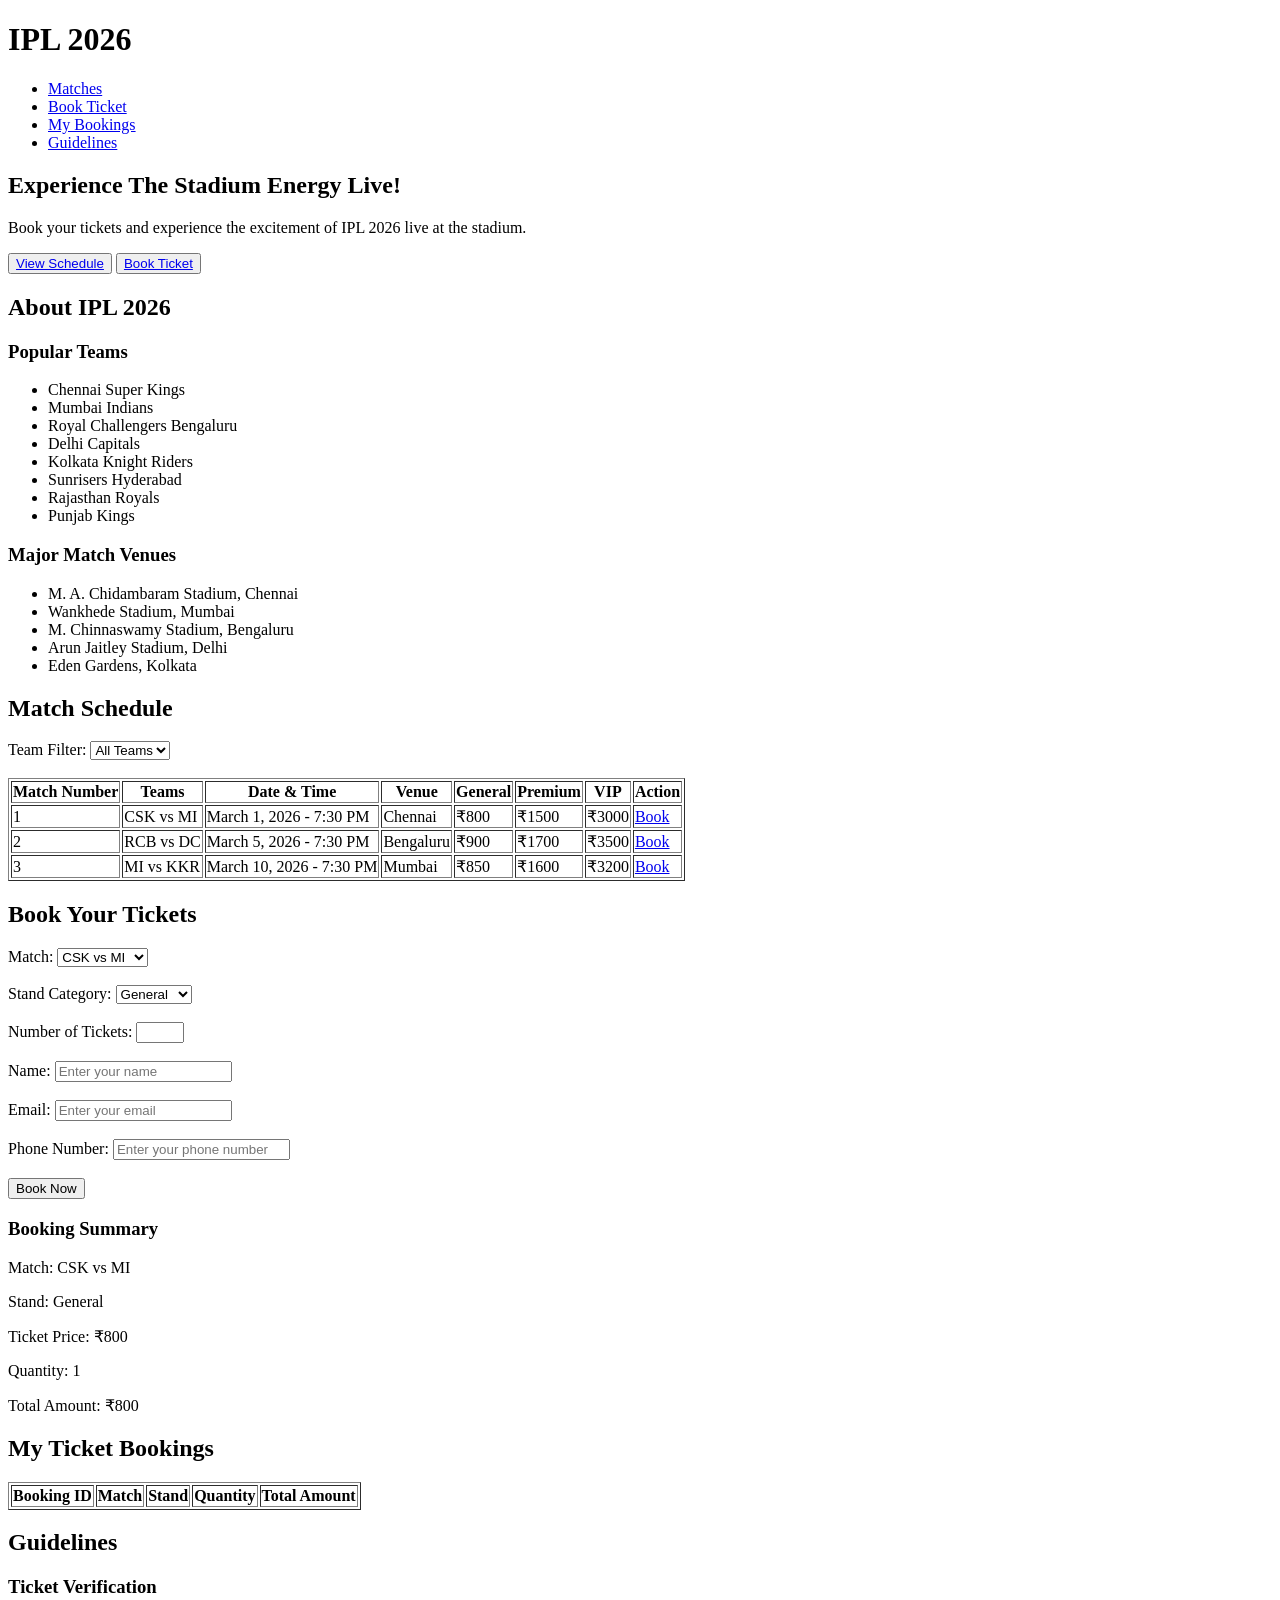
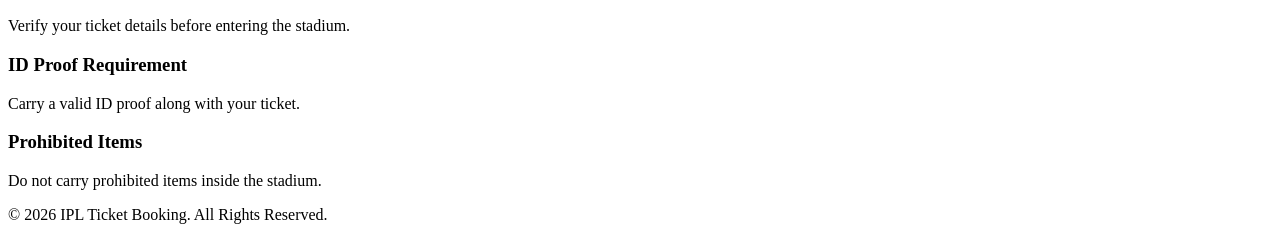
==== index.html @ 548585fe "Add Activity 1 IPL ticket booking" ====
<!DOCTYPE html>
<html lang="en">
<head>
    <meta charset="UTF-8">
    <meta name="viewport" content="width=device-width, initial-scale=1.0">
    <title>IPL 2026 | Ticket Booking</title>
</head>

<body>

    <header>
        <h1>IPL 2026</h1>

        <nav>
            <ul>
                <li><a href="#matches">Matches</a></li>
                <li><a href="#book">Book Ticket</a></li>
                <li><a href="#booking">My Bookings</a></li>
                <li><a href="#guidelines">Guidelines</a></li>
            </ul>
        </nav>
    </header>

    <main>

        <section id="home">
            <h2>Experience The Stadium Energy Live!</h2>

            <p>
                Book your tickets and experience the excitement of IPL 2026 live at the stadium.
            </p>

            <button><a href="#matches">View Schedule</a></button>
            <button><a href="#book">Book Ticket</a></button>
        </section>

        <section>
            <h2>About IPL 2026</h2>

            <h3>Popular Teams</h3>

            <ul>
                <li>Chennai Super Kings</li>
                <li>Mumbai Indians</li>
                <li>Royal Challengers Bengaluru</li>
                <li>Delhi Capitals</li>
                <li>Kolkata Knight Riders</li>
                <li>Sunrisers Hyderabad</li>
                <li>Rajasthan Royals</li>
                <li>Punjab Kings</li>
            </ul>

            <h3>Major Match Venues</h3>

            <ul>
                <li>M. A. Chidambaram Stadium, Chennai</li>
                <li>Wankhede Stadium, Mumbai</li>
                <li>M. Chinnaswamy Stadium, Bengaluru</li>
                <li>Arun Jaitley Stadium, Delhi</li>
                <li>Eden Gardens, Kolkata</li>
            </ul>
        </section>

        <section id="matches">
            <h2>Match Schedule</h2>

            <label for="team">Team Filter:</label>

            <select id="team">
                <option>All Teams</option>
                <option>CSK</option>
                <option>MI</option>
                <option>RCB</option>
                <option>DC</option>
                <option>KKR</option>
            </select>

            <br><br>

            <table border="1">

                <thead>
                    <tr>
                        <th>Match Number</th>
                        <th>Teams</th>
                        <th>Date & Time</th>
                        <th>Venue</th>
                        <th>General</th>
                        <th>Premium</th>
                        <th>VIP</th>
                        <th>Action</th>
                    </tr>
                </thead>

                <tbody>
                    <tr>
                        <td>1</td>
                        <td>CSK vs MI</td>
                        <td>March 1, 2026 - 7:30 PM</td>
                        <td>Chennai</td>
                        <td>₹800</td>
                        <td>₹1500</td>
                        <td>₹3000</td>
                        <td><a href="#book">Book</a></td>
                    </tr>

                    <tr>
                        <td>2</td>
                        <td>RCB vs DC</td>
                        <td>March 5, 2026 - 7:30 PM</td>
                        <td>Bengaluru</td>
                        <td>₹900</td>
                        <td>₹1700</td>
                        <td>₹3500</td>
                        <td><a href="#book">Book</a></td>
                    </tr>

                    <tr>
                        <td>3</td>
                        <td>MI vs KKR</td>
                        <td>March 10, 2026 - 7:30 PM</td>
                        <td>Mumbai</td>
                        <td>₹850</td>
                        <td>₹1600</td>
                        <td>₹3200</td>
                        <td><a href="#book">Book</a></td>
                    </tr>
                </tbody>

            </table>
        </section>

        <section id="book">
            <h2>Book Your Tickets</h2>

            <form>

                <label for="match">Match:</label>
                <select id="match">
                    <option>CSK vs MI</option>
                    <option>RCB vs DC</option>
                    <option>MI vs KKR</option>
                </select>

                <br><br>

                <label for="stand">Stand Category:</label>
                <select id="stand">
                    <option>General</option>
                    <option>Premium</option>
                    <option>VIP</option>
                </select>

                <br><br>

                <label for="tickets">Number of Tickets:</label>
                <input type="number" id="tickets" min="1" max="10" required>

                <br><br>

                <label for="name">Name:</label>
                <input type="text" id="name" placeholder="Enter your name" required>

                <br><br>

                <label for="email">Email:</label>
                <input type="email" id="email" placeholder="Enter your email" required>

                <br><br>

                <label for="phone">Phone Number:</label>
                <input type="tel" id="phone" placeholder="Enter your phone number" required>

                <br><br>

                <button type="submit">Book Now</button>

            </form>

            <aside>
                <h3>Booking Summary</h3>

                <p>Match: CSK vs MI</p>
                <p>Stand: General</p>
                <p>Ticket Price: ₹800</p>
                <p>Quantity: 1</p>
                <p>Total Amount: ₹800</p>
            </aside>
        </section>

        <section id="booking">
            <h2>My Ticket Bookings</h2>

            <table border="1">
                <thead>
                    <tr>
                        <th>Booking ID</th>
                        <th>Match</th>
                        <th>Stand</th>
                        <th>Quantity</th>
                        <th>Total Amount</th>
                    </tr>
                </thead>

                <tbody>
                </tbody>
            </table>
        </section>

        <section id="guidelines">
            <h2>Guidelines</h2>

            <article>
                <h3>Ticket Verification</h3>
                <p>Verify your ticket details before entering the stadium.</p>
            </article>

            <article>
                <h3>ID Proof Requirement</h3>
                <p>Carry a valid ID proof along with your ticket.</p>
            </article>

            <article>
                <h3>Prohibited Items</h3>
                <p>Do not carry prohibited items inside the stadium.</p>
            </article>
        </section>

    </main>

    <footer>
        <p>&copy; 2026 IPL Ticket Booking. All Rights Reserved.</p>
    </footer>

</body>
</html>
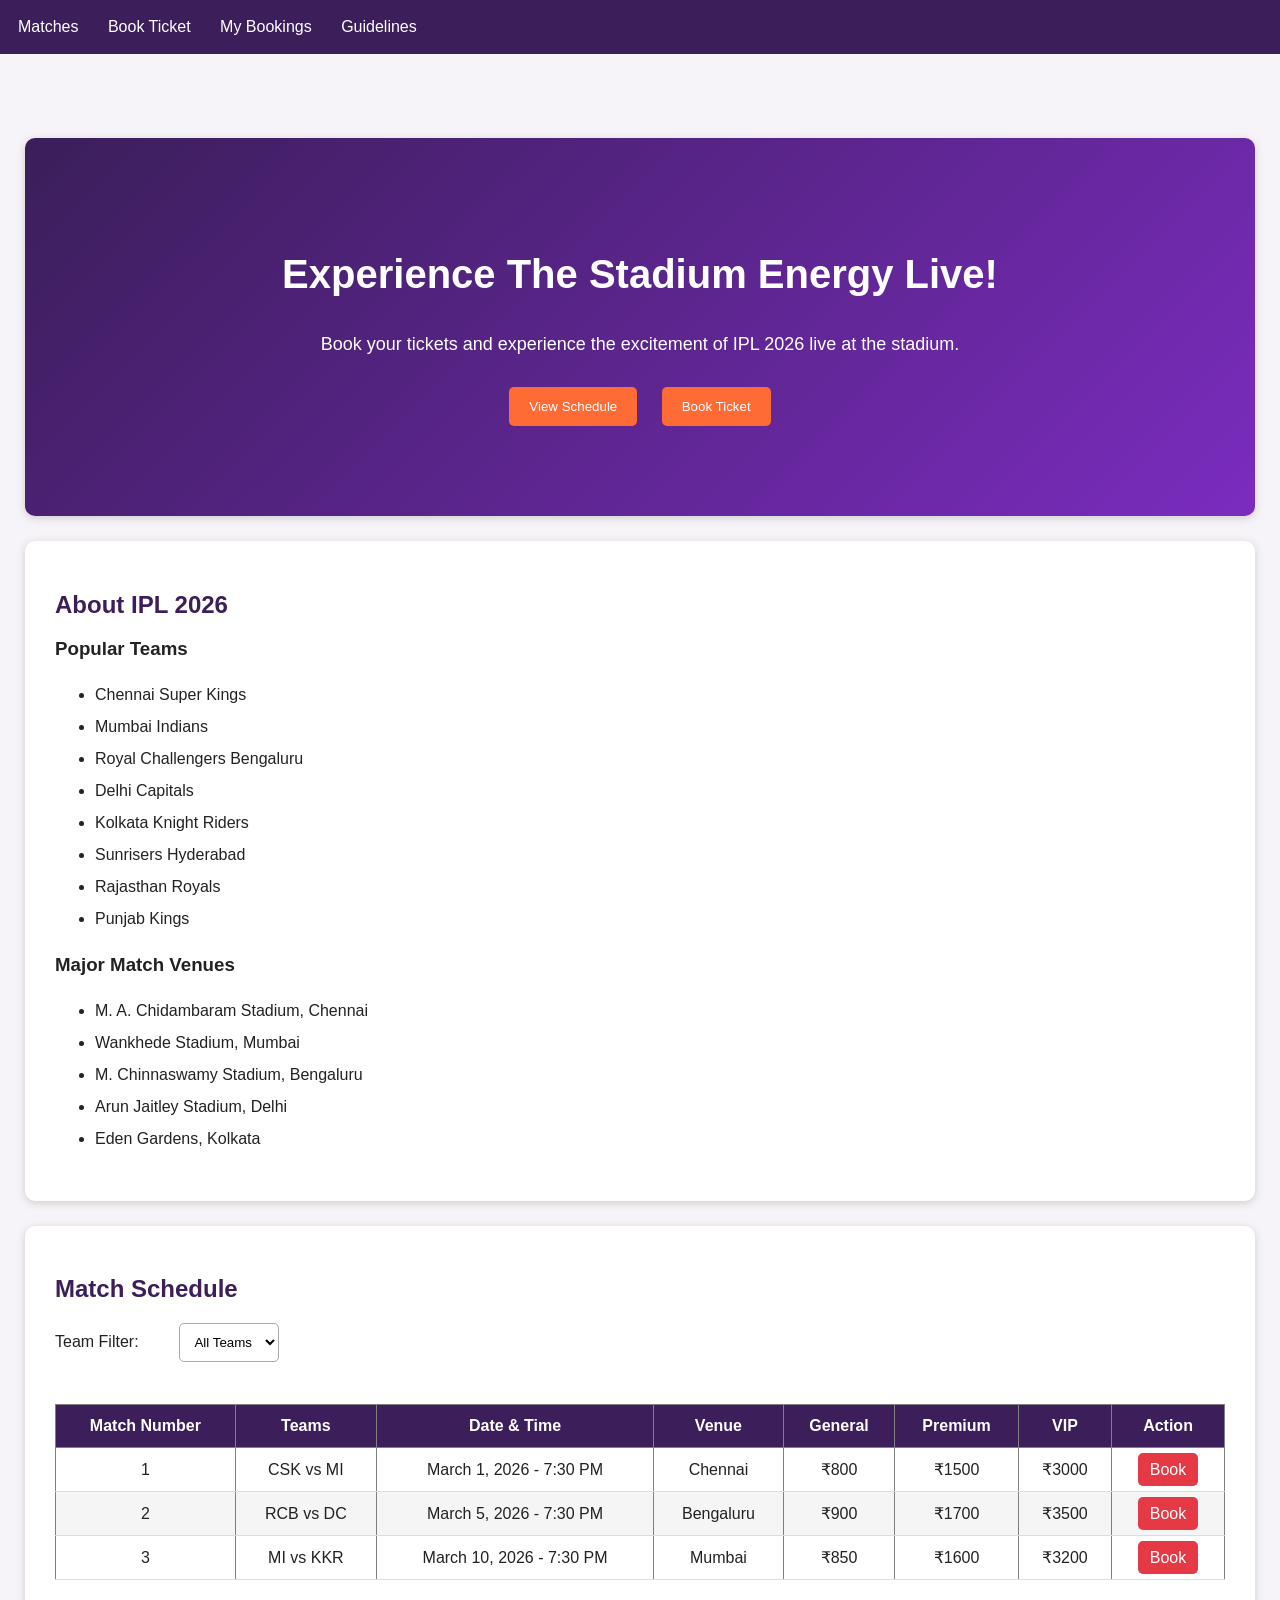
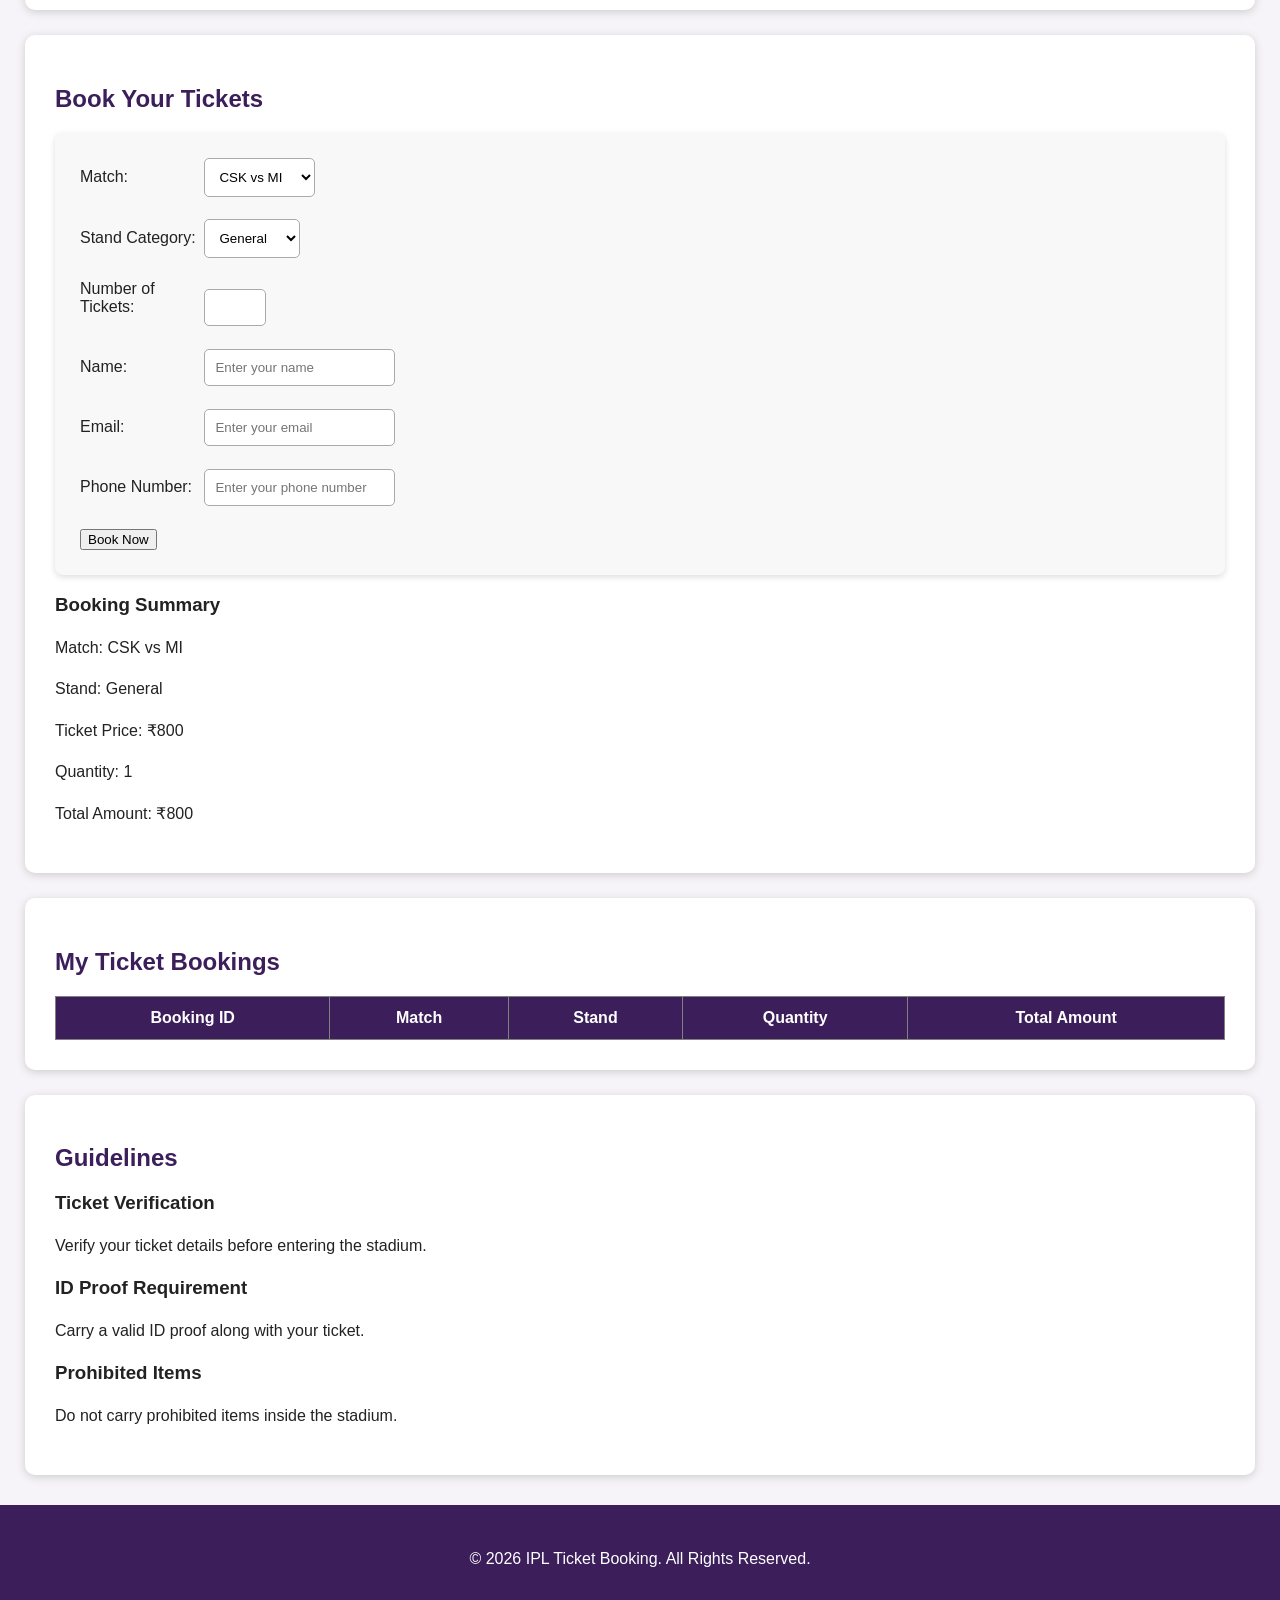
==== commit 6992b6c0: "Style IPL ticket booking page with CSS" ====
--- a/index.html
+++ b/index.html
@@ -4,6 +4,7 @@
     <meta charset="UTF-8">
     <meta name="viewport" content="width=device-width, initial-scale=1.0">
     <title>IPL 2026 | Ticket Booking</title>
+    <link rel="stylesheet" href="css/style.css">
 </head>
 
 <body>
@@ -12,19 +13,17 @@
         <h1>IPL 2026</h1>
 
         <nav>
-            <ul>
-                <li><a href="#matches">Matches</a></li>
-                <li><a href="#book">Book Ticket</a></li>
-                <li><a href="#booking">My Bookings</a></li>
-                <li><a href="#guidelines">Guidelines</a></li>
-            </ul>
+            <a href="#matches">Matches</a>
+            <a href="#book">Book Ticket</a>
+            <a href="#booking">My Bookings</a>
+            <a href="#guidelines">Guidelines</a>
         </nav>
     </header>
 
     <main>
 
         <section id="home">
-            <h2>Experience The Stadium Energy Live!</h2>
+            <h1>Experience The Stadium Energy Live!</h1>
 
             <p>
                 Book your tickets and experience the excitement of IPL 2026 live at the stadium.
--- a/css/style.css
+++ b/css/style.css
@@ -0,0 +1,191 @@
+:root {
+    --primary: #3b1e5a;
+    --accent: #ff6b35;
+    --background: #f7f4f9;
+    --text: #222222;
+    --white: #ffffff;
+    --red: #e63946;
+}
+
+body {
+    font-family: Arial, sans-serif;
+    margin: 0;
+    background-color: var(--background);
+    color: var(--text);
+}
+
+
+nav {
+    position: fixed;
+    top: 0;
+    width: 100%;
+    background-color: var(--primary);
+    padding: 18px;
+    z-index: 1000;
+}
+
+nav h2 {
+    display: inline;
+    color: var(--white);
+    margin-right: 40px;
+}
+
+nav a {
+    color: var(--white);
+    text-decoration: none;
+    margin-right: 25px;
+}
+
+nav a:hover {
+    color: var(--accent);
+}
+
+
+section {
+    background-color: var(--white);
+    margin: 25px;
+    padding: 30px;
+    border-radius: 10px;
+    box-shadow: 0 2px 8px #cccccc;
+}
+
+h2 {
+    color: var(--primary);
+}
+
+p {
+    line-height: 1.6;
+}
+
+
+#home {
+    margin-top: 80px;
+    padding: 80px 30px;
+    text-align: center;
+
+    background: linear-gradient(
+        135deg,
+        #3b1e5a,
+        #7b2cbf
+    );
+
+    color: white;
+}
+
+#home h1 {
+    font-size: 40px;
+    color: white;
+}
+
+#home p {
+    font-size: 18px;
+    color: white;
+}
+
+#home button {
+    background-color: #ff6b35;
+    border: none;
+    padding: 12px 20px;
+    margin: 10px;
+    border-radius: 5px;
+}
+
+#home button a {
+    color: white;
+    text-decoration: none;
+}
+
+#home button:hover {
+    background-color: #ff8c5a;
+}
+
+ul {
+    line-height: 2;
+}
+
+
+table {
+    width: 100%;
+    border-collapse: collapse;
+    margin-top: 20px;
+    background-color: var(--white);
+}
+
+th {
+    background-color: var(--primary);
+    color: var(--white);
+    padding: 12px;
+}
+
+td {
+    padding: 12px;
+    text-align: center;
+    border-bottom: 1px solid #dddddd;
+}
+
+tr:nth-child(even) {
+    background-color: #f5f5f5;
+}
+
+
+td a {
+    background-color: var(--red);
+    color: var(--white);
+    padding: 8px 12px;
+    text-decoration: none;
+    border-radius: 5px;
+}
+
+td a:hover {
+    background-color: #b92735;
+}
+
+
+select {
+    padding: 10px;
+    border: 1px solid #aaaaaa;
+    border-radius: 5px;
+    background-color: var(--white);
+}
+
+
+form {
+    background-color: #f8f8f8;
+    padding: 25px;
+    border-radius: 8px;
+    box-shadow: 0 2px 6px #dddddd;
+}
+
+label {
+    display: inline-block;
+    width: 120px;
+    margin-bottom: 15px;
+}
+
+input {
+    padding: 10px;
+    border: 1px solid #aaaaaa;
+    border-radius: 5px;
+}
+
+
+input[type="submit"] {
+    background-color: var(--red);
+    color: var(--white);
+    border: none;
+    padding: 12px 25px;
+    cursor: pointer;
+}
+
+input[type="submit"]:hover {
+    background-color: #b92735;
+}
+
+
+footer {
+    background-color: var(--primary);
+    color: var(--white);
+    text-align: center;
+    padding: 25px;
+    margin-top: 30px;
+}
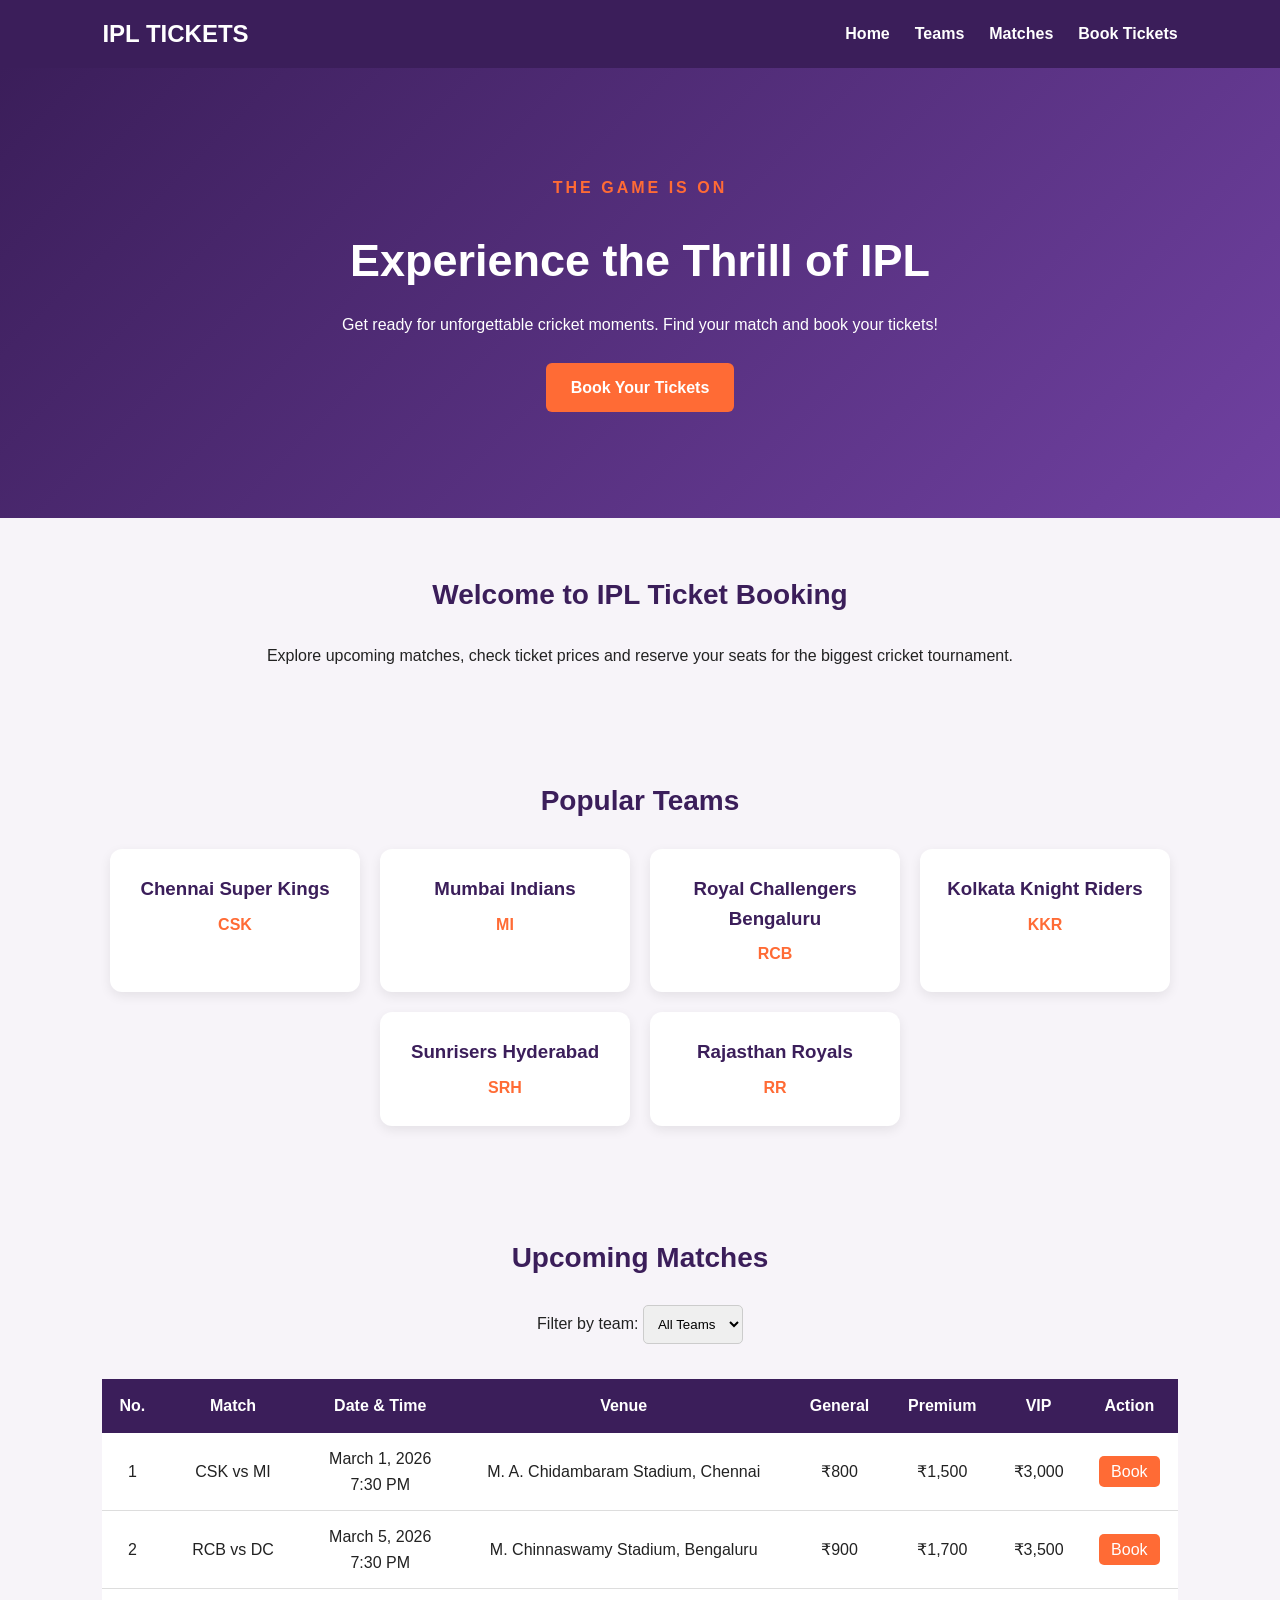
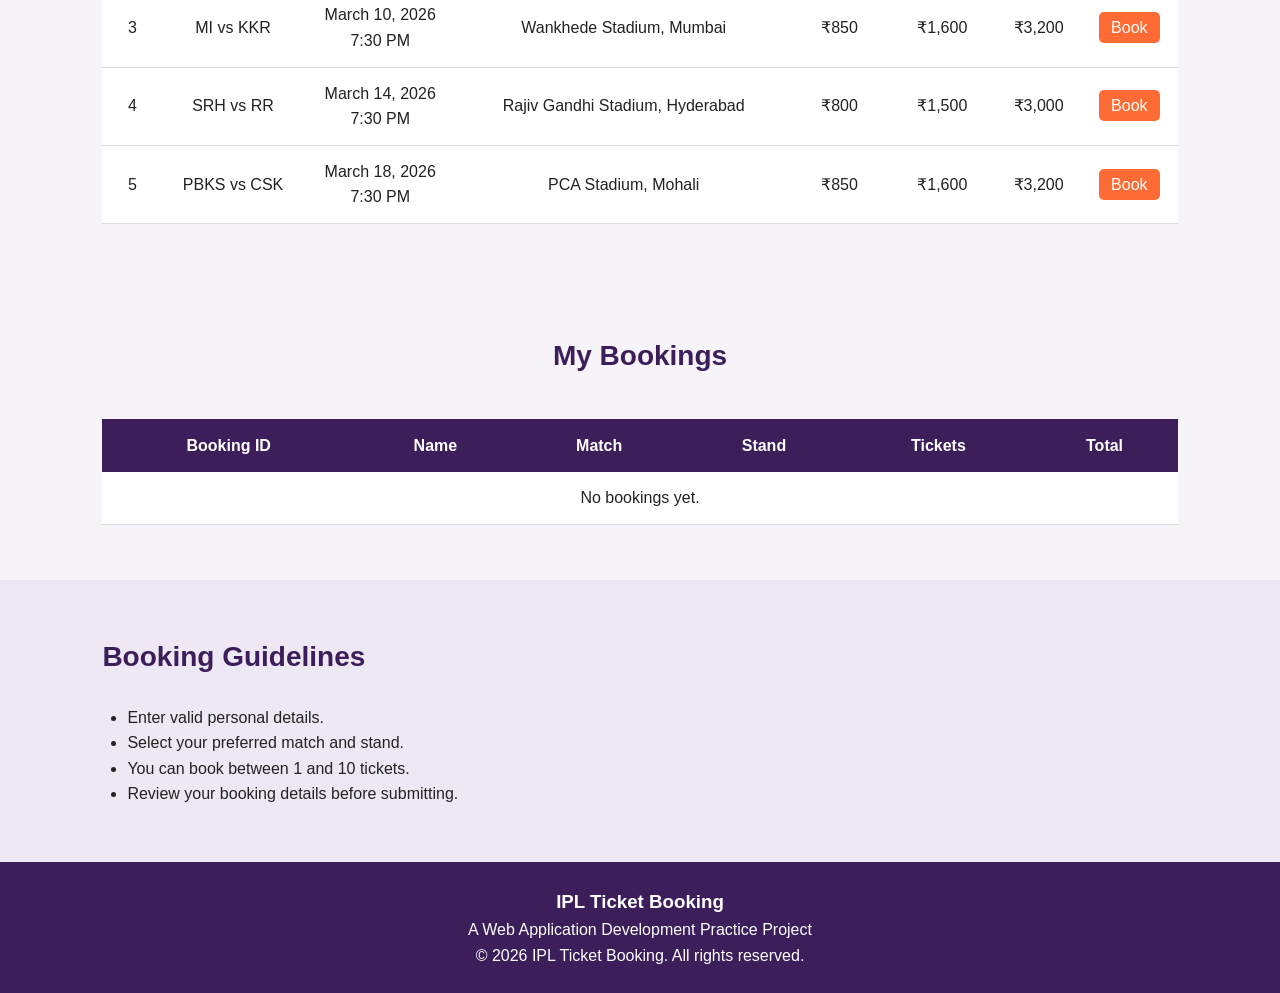
==== commit 24541e6d: "Complete IPL ticket booking functionality" ====
--- a/index.html
+++ b/index.html
@@ -3,85 +3,110 @@
 <head>
     <meta charset="UTF-8">
     <meta name="viewport" content="width=device-width, initial-scale=1.0">
-    <title>IPL 2026 | Ticket Booking</title>
+    <title>IPL Ticket Booking</title>
     <link rel="stylesheet" href="css/style.css">
+    <script src="js/app.js" defer></script>
 </head>
 
 <body>
 
+    <!-- Navigation Bar -->
     <header>
-        <h1>IPL 2026</h1>
+        <nav>
+            <h2 class="logo">IPL TICKETS</h2>
 
-        <nav>
-            <a href="#matches">Matches</a>
-            <a href="#book">Book Ticket</a>
-            <a href="#booking">My Bookings</a>
-            <a href="#guidelines">Guidelines</a>
+            <ul>
+                <li><a href="#home">Home</a></li>
+                <li><a href="#teams">Teams</a></li>
+                <li><a href="#matches">Matches</a></li>
+                <li><a href="booking.html">Book Tickets</a></li>
+            </ul>
         </nav>
     </header>
 
-    <main>
+    <!-- Hero Section -->
+    <section id="home" class="hero">
+        <div class="hero-content">
+            <p class="hero-tag">THE GAME IS ON</p>
+            <h1>Experience the Thrill of IPL</h1>
+            <p>Get ready for unforgettable cricket moments.
+               Find your match and book your tickets!</p>
 
-        <section id="home">
-            <h1>Experience The Stadium Energy Live!</h1>
+            <a href="booking.html" class="btn">Book Your Tickets</a>
+        </div>
+    </section>
 
-            <p>
-                Book your tickets and experience the excitement of IPL 2026 live at the stadium.
-            </p>
+    <!-- About Section -->
+    <section class="section">
+        <h2>Welcome to IPL Ticket Booking</h2>
+        <p>
+            Explore upcoming matches, check ticket prices
+            and reserve your seats for the biggest cricket
+            tournament.
+        </p>
+    </section>
 
-            <button><a href="#matches">View Schedule</a></button>
-            <button><a href="#book">Book Ticket</a></button>
-        </section>
+    <!-- Teams Section -->
+    <section id="teams" class="section">
+        <h2>Popular Teams</h2>
 
-        <section>
-            <h2>About IPL 2026</h2>
+        <div class="card-container">
+            <div class="team-card">
+                <h3>Chennai Super Kings</h3>
+                <p>CSK</p>
+            </div>
 
-            <h3>Popular Teams</h3>
+            <div class="team-card">
+                <h3>Mumbai Indians</h3>
+                <p>MI</p>
+            </div>
 
-            <ul>
-                <li>Chennai Super Kings</li>
-                <li>Mumbai Indians</li>
-                <li>Royal Challengers Bengaluru</li>
-                <li>Delhi Capitals</li>
-                <li>Kolkata Knight Riders</li>
-                <li>Sunrisers Hyderabad</li>
-                <li>Rajasthan Royals</li>
-                <li>Punjab Kings</li>
-            </ul>
+            <div class="team-card">
+                <h3>Royal Challengers Bengaluru</h3>
+                <p>RCB</p>
+            </div>
 
-            <h3>Major Match Venues</h3>
+            <div class="team-card">
+                <h3>Kolkata Knight Riders</h3>
+                <p>KKR</p>
+            </div>
 
-            <ul>
-                <li>M. A. Chidambaram Stadium, Chennai</li>
-                <li>Wankhede Stadium, Mumbai</li>
-                <li>M. Chinnaswamy Stadium, Bengaluru</li>
-                <li>Arun Jaitley Stadium, Delhi</li>
-                <li>Eden Gardens, Kolkata</li>
-            </ul>
-        </section>
+            <div class="team-card">
+                <h3>Sunrisers Hyderabad</h3>
+                <p>SRH</p>
+            </div>
 
-        <section id="matches">
-            <h2>Match Schedule</h2>
+            <div class="team-card">
+                <h3>Rajasthan Royals</h3>
+                <p>RR</p>
+            </div>
+        </div>
+    </section>
 
-            <label for="team">Team Filter:</label>
+    <!-- Match Schedule -->
+    <section id="matches" class="section">
+        <h2>Upcoming Matches</h2>
 
-            <select id="team">
-                <option>All Teams</option>
-                <option>CSK</option>
-                <option>MI</option>
-                <option>RCB</option>
-                <option>DC</option>
-                <option>KKR</option>
-            </select>
+        <label for="team-filter">Filter by team:</label>
 
-            <br><br>
+        <select id="team-filter">
+            <option value="all">All Teams</option>
+            <option value="CSK">CSK</option>
+            <option value="MI">MI</option>
+            <option value="RCB">RCB</option>
+            <option value="DC">DC</option>
+            <option value="KKR">KKR</option>
+            <option value="SRH">SRH</option>
+            <option value="RR">RR</option>
+            <option value="PBKS">PBKS</option>
+        </select>
 
-            <table border="1">
-
+        <div class="table-container">
+            <table>
                 <thead>
                     <tr>
-                        <th>Match Number</th>
-                        <th>Teams</th>
+                        <th>No.</th>
+                        <th>Match</th>
                         <th>Date & Time</th>
                         <th>Venue</th>
                         <th>General</th>
@@ -91,144 +116,54 @@
                     </tr>
                 </thead>
 
-                <tbody>
-                    <tr>
-                        <td>1</td>
-                        <td>CSK vs MI</td>
-                        <td>March 1, 2026 - 7:30 PM</td>
-                        <td>Chennai</td>
-                        <td>₹800</td>
-                        <td>₹1500</td>
-                        <td>₹3000</td>
-                        <td><a href="#book">Book</a></td>
-                    </tr>
+                <tbody id="match-table-body">
+                    <!-- Match information added using JavaScript -->
+                </tbody>
+            </table>
+        </div>
+    </section>
 
-                    <tr>
-                        <td>2</td>
-                        <td>RCB vs DC</td>
-                        <td>March 5, 2026 - 7:30 PM</td>
-                        <td>Bengaluru</td>
-                        <td>₹900</td>
-                        <td>₹1700</td>
-                        <td>₹3500</td>
-                        <td><a href="#book">Book</a></td>
-                    </tr>
+    <!-- My Bookings -->
+    <section class="section">
+        <h2>My Bookings</h2>
 
-                    <tr>
-                        <td>3</td>
-                        <td>MI vs KKR</td>
-                        <td>March 10, 2026 - 7:30 PM</td>
-                        <td>Mumbai</td>
-                        <td>₹850</td>
-                        <td>₹1600</td>
-                        <td>₹3200</td>
-                        <td><a href="#book">Book</a></td>
-                    </tr>
-                </tbody>
-
-            </table>
-        </section>
-
-        <section id="book">
-            <h2>Book Your Tickets</h2>
-
-            <form>
-
-                <label for="match">Match:</label>
-                <select id="match">
-                    <option>CSK vs MI</option>
-                    <option>RCB vs DC</option>
-                    <option>MI vs KKR</option>
-                </select>
-
-                <br><br>
-
-                <label for="stand">Stand Category:</label>
-                <select id="stand">
-                    <option>General</option>
-                    <option>Premium</option>
-                    <option>VIP</option>
-                </select>
-
-                <br><br>
-
-                <label for="tickets">Number of Tickets:</label>
-                <input type="number" id="tickets" min="1" max="10" required>
-
-                <br><br>
-
-                <label for="name">Name:</label>
-                <input type="text" id="name" placeholder="Enter your name" required>
-
-                <br><br>
-
-                <label for="email">Email:</label>
-                <input type="email" id="email" placeholder="Enter your email" required>
-
-                <br><br>
-
-                <label for="phone">Phone Number:</label>
-                <input type="tel" id="phone" placeholder="Enter your phone number" required>
-
-                <br><br>
-
-                <button type="submit">Book Now</button>
-
-            </form>
-
-            <aside>
-                <h3>Booking Summary</h3>
-
-                <p>Match: CSK vs MI</p>
-                <p>Stand: General</p>
-                <p>Ticket Price: ₹800</p>
-                <p>Quantity: 1</p>
-                <p>Total Amount: ₹800</p>
-            </aside>
-        </section>
-
-        <section id="booking">
-            <h2>My Ticket Bookings</h2>
-
-            <table border="1">
+        <div class="table-container">
+            <table>
                 <thead>
                     <tr>
                         <th>Booking ID</th>
+                        <th>Name</th>
                         <th>Match</th>
                         <th>Stand</th>
-                        <th>Quantity</th>
-                        <th>Total Amount</th>
+                        <th>Tickets</th>
+                        <th>Total</th>
                     </tr>
                 </thead>
 
-                <tbody>
+                <tbody id="my-bookings-body">
+                    <!-- Saved bookings displayed using JavaScript -->
                 </tbody>
             </table>
-        </section>
+        </div>
+    </section>
 
-        <section id="guidelines">
-            <h2>Guidelines</h2>
+    <!-- Guidelines -->
+    <section class="section guidelines">
+        <h2>Booking Guidelines</h2>
 
-            <article>
-                <h3>Ticket Verification</h3>
-                <p>Verify your ticket details before entering the stadium.</p>
-            </article>
+        <ul>
+            <li>Enter valid personal details.</li>
+            <li>Select your preferred match and stand.</li>
+            <li>You can book between 1 and 10 tickets.</li>
+            <li>Review your booking details before submitting.</li>
+        </ul>
+    </section>
 
-            <article>
-                <h3>ID Proof Requirement</h3>
-                <p>Carry a valid ID proof along with your ticket.</p>
-            </article>
-
-            <article>
-                <h3>Prohibited Items</h3>
-                <p>Do not carry prohibited items inside the stadium.</p>
-            </article>
-        </section>
-
-    </main>
-
+    <!-- Footer -->
     <footer>
-        <p>&copy; 2026 IPL Ticket Booking. All Rights Reserved.</p>
+        <h3>IPL Ticket Booking</h3>
+        <p>A Web Application Development Practice Project</p>
+        <p>&copy; 2026 IPL Ticket Booking. All rights reserved.</p>
     </footer>
 
 </body>
--- a/css/style.css
+++ b/css/style.css
@@ -1,3 +1,5 @@
+/* General Styling */
+
 :root {
     --primary: #3b1e5a;
     --accent: #ff6b35;
@@ -7,185 +9,390 @@
     --red: #e63946;
 }
 
+* {
+    margin: 0;
+    padding: 0;
+    box-sizing: border-box;
+}
+
+html {
+    scroll-behavior: smooth;
+}
+
 body {
     font-family: Arial, sans-serif;
-    margin: 0;
     background-color: var(--background);
     color: var(--text);
-}
-
+    line-height: 1.6;
+}
+
+/* Navigation Bar */
+
+header {
+    background-color: var(--primary);
+    position: sticky;
+    top: 0;
+    z-index: 100;
+}
 
 nav {
-    position: fixed;
-    top: 0;
-    width: 100%;
-    background-color: var(--primary);
-    padding: 18px;
-    z-index: 1000;
-}
-
-nav h2 {
-    display: inline;
-    color: var(--white);
-    margin-right: 40px;
+    display: flex;
+    justify-content: space-between;
+    align-items: center;
+    padding: 15px 8%;
+}
+
+.logo {
+    color: var(--white);
+    font-size: 24px;
+}
+
+nav ul {
+    display: flex;
+    list-style: none;
+    gap: 25px;
 }
 
 nav a {
     color: var(--white);
     text-decoration: none;
-    margin-right: 25px;
+    font-weight: bold;
 }
 
 nav a:hover {
     color: var(--accent);
 }
 
-
-section {
+/* Hero Section */
+
+.hero {
+    min-height: 450px;
+    background: linear-gradient(135deg, #3b1e5a, #7041a1);
+    display: flex;
+    align-items: center;
+    justify-content: center;
+    text-align: center;
+    color: var(--white);
+    padding: 50px 20px;
+}
+
+.hero-content {
+    max-width: 750px;
+}
+
+.hero-tag {
+    color: var(--accent);
+    font-weight: bold;
+    letter-spacing: 3px;
+}
+
+.hero h1 {
+    font-size: 45px;
+    margin: 15px 0;
+}
+
+.hero p {
+    margin-bottom: 25px;
+}
+
+/* Buttons */
+
+.btn {
+    display: inline-block;
+    background-color: var(--accent);
+    color: var(--white);
+    padding: 12px 25px;
+    border: none;
+    border-radius: 6px;
+    text-decoration: none;
+    font-weight: bold;
+    cursor: pointer;
+}
+
+.btn:hover {
+    background-color: #e65320;
+}
+
+.reset-btn {
+    background-color: #dddddd;
+    color: var(--text);
+    padding: 12px 25px;
+    border: none;
+    border-radius: 6px;
+    cursor: pointer;
+}
+
+.reset-btn:hover {
+    background-color: #bbbbbb;
+}
+
+/* Common Sections */
+
+.section {
+    padding: 55px 8%;
+    text-align: center;
+}
+
+.section h2 {
+    color: var(--primary);
+    font-size: 28px;
+    margin-bottom: 25px;
+}
+
+/* Team Cards */
+
+.card-container {
+    display: flex;
+    flex-wrap: wrap;
+    justify-content: center;
+    gap: 20px;
+}
+
+.team-card {
     background-color: var(--white);
-    margin: 25px;
-    padding: 30px;
-    border-radius: 10px;
-    box-shadow: 0 2px 8px #cccccc;
-}
-
-h2 {
-    color: var(--primary);
-}
-
-p {
-    line-height: 1.6;
-}
-
-
-#home {
-    margin-top: 80px;
-    padding: 80px 30px;
-    text-align: center;
-
-    background: linear-gradient(
-        135deg,
-        #3b1e5a,
-        #7b2cbf
-    );
-
-    color: white;
-}
-
-#home h1 {
-    font-size: 40px;
-    color: white;
-}
-
-#home p {
-    font-size: 18px;
-    color: white;
-}
-
-#home button {
-    background-color: #ff6b35;
-    border: none;
-    padding: 12px 20px;
-    margin: 10px;
+    padding: 25px;
+    width: 250px;
+    border-radius: 12px;
+    box-shadow: 0 4px 12px rgba(0, 0, 0, 0.08);
+    transition: transform 0.3s;
+}
+
+.team-card:hover {
+    transform: translateY(-5px);
+}
+
+.team-card h3 {
+    color: var(--primary);
+}
+
+.team-card p {
+    color: var(--accent);
+    font-weight: bold;
+    margin-top: 8px;
+}
+
+/* Match Filter */
+
+#team-filter {
+    padding: 10px;
+    margin-bottom: 20px;
+    border: 1px solid #cccccc;
     border-radius: 5px;
 }
 
-#home button a {
-    color: white;
-    text-decoration: none;
-}
-
-#home button:hover {
-    background-color: #ff8c5a;
-}
-
-ul {
-    line-height: 2;
-}
-
+/* Tables */
+
+.table-container {
+    overflow-x: auto;
+}
 
 table {
     width: 100%;
     border-collapse: collapse;
-    margin-top: 20px;
     background-color: var(--white);
+    margin-top: 15px;
 }
 
 th {
     background-color: var(--primary);
     color: var(--white);
+    padding: 14px;
+}
+
+td {
+    padding: 13px;
+    border-bottom: 1px solid #dddddd;
+}
+
+tr:hover {
+    background-color: #eee8f5;
+}
+
+.table-book-link {
+    background-color: var(--accent);
+    color: var(--white);
+    padding: 7px 12px;
+    border-radius: 5px;
+    text-decoration: none;
+}
+
+/* Booking Page */
+
+.booking-section {
+    padding: 50px 20px;
+}
+
+.booking-container {
+    max-width: 750px;
+    margin: auto;
+    background-color: var(--white);
+    padding: 35px;
+    border-radius: 12px;
+    box-shadow: 0 5px 20px rgba(0, 0, 0, 0.08);
+}
+
+.booking-container h1 {
+    color: var(--primary);
+    text-align: center;
+    margin-bottom: 10px;
+}
+
+.booking-intro {
+    text-align: center;
+    margin-bottom: 30px;
+}
+
+.booking-container h2 {
+    color: var(--primary);
+    margin: 25px 0 15px;
+}
+
+/* Form Elements */
+
+.form-group {
+    margin-bottom: 20px;
+}
+
+.form-group > label {
+    display: block;
+    font-weight: bold;
+    margin-bottom: 7px;
+}
+
+.form-group input:not([type="radio"]):not([type="checkbox"]),
+.form-group select {
+    width: 100%;
     padding: 12px;
-}
-
-td {
-    padding: 12px;
-    text-align: center;
-    border-bottom: 1px solid #dddddd;
-}
-
-tr:nth-child(even) {
-    background-color: #f5f5f5;
-}
-
-
-td a {
-    background-color: var(--red);
-    color: var(--white);
-    padding: 8px 12px;
+    border: 1px solid #cccccc;
+    border-radius: 6px;
+    font-size: 15px;
+}
+
+.form-group input:focus,
+.form-group select:focus {
+    outline: none;
+    border-color: var(--primary);
+    box-shadow: 0 0 5px rgba(59, 30, 90, 0.2);
+}
+
+.radio-option {
+    display: inline-flex;
+    align-items: center;
+    gap: 7px;
+    margin-right: 20px;
+}
+
+.checkbox-option {
+    display: flex;
+    align-items: center;
+    gap: 10px;
+}
+
+.checkbox-option label {
+    margin: 0;
+}
+
+.button-group {
+    display: flex;
+    gap: 15px;
+    margin-top: 25px;
+}
+
+/* Booking Summary */
+
+.booking-summary {
+    margin-top: 35px;
+    padding: 25px;
+    background-color: #f0e9f7;
+    border-radius: 10px;
+}
+
+.booking-summary h2 {
+    margin-top: 0;
+}
+
+.booking-summary p {
+    margin: 10px 0;
+}
+
+.booking-summary span {
+    font-weight: bold;
+}
+
+.booking-summary h3 {
+    color: var(--primary);
+    margin-top: 20px;
+}
+
+.form-message {
+    margin-top: 15px;
+    font-weight: bold;
+}
+
+.form-message.success {
+    color: green;
+}
+
+.form-message.error {
+    color: var(--red);
+}
+
+.back-link {
+    display: inline-block;
+    margin-top: 25px;
+    color: var(--primary);
     text-decoration: none;
-    border-radius: 5px;
-}
-
-td a:hover {
-    background-color: #b92735;
-}
-
-
-select {
-    padding: 10px;
-    border: 1px solid #aaaaaa;
-    border-radius: 5px;
-    background-color: var(--white);
-}
-
-
-form {
-    background-color: #f8f8f8;
-    padding: 25px;
-    border-radius: 8px;
-    box-shadow: 0 2px 6px #dddddd;
-}
-
-label {
-    display: inline-block;
-    width: 120px;
-    margin-bottom: 15px;
-}
-
-input {
-    padding: 10px;
-    border: 1px solid #aaaaaa;
-    border-radius: 5px;
-}
-
-
-input[type="submit"] {
-    background-color: var(--red);
-    color: var(--white);
-    border: none;
-    padding: 12px 25px;
-    cursor: pointer;
-}
-
-input[type="submit"]:hover {
-    background-color: #b92735;
-}
-
+    font-weight: bold;
+}
+
+/* Guidelines */
+
+.guidelines {
+    text-align: left;
+    background-color: #eee8f5;
+}
+
+.guidelines ul {
+    padding-left: 25px;
+}
+
+/* Footer */
 
 footer {
     background-color: var(--primary);
     color: var(--white);
     text-align: center;
     padding: 25px;
-    margin-top: 30px;
+}
+
+/* Responsive Design */
+
+@media (max-width: 768px) {
+
+    nav {
+        flex-direction: column;
+        gap: 15px;
+    }
+
+    nav ul {
+        flex-wrap: wrap;
+        justify-content: center;
+        gap: 15px;
+    }
+
+    .hero h1 {
+        font-size: 32px;
+    }
+
+    .section {
+        padding: 40px 5%;
+    }
+
+    .booking-container {
+        padding: 20px;
+    }
+
+    .button-group {
+        flex-direction: column;
+    }
 }
